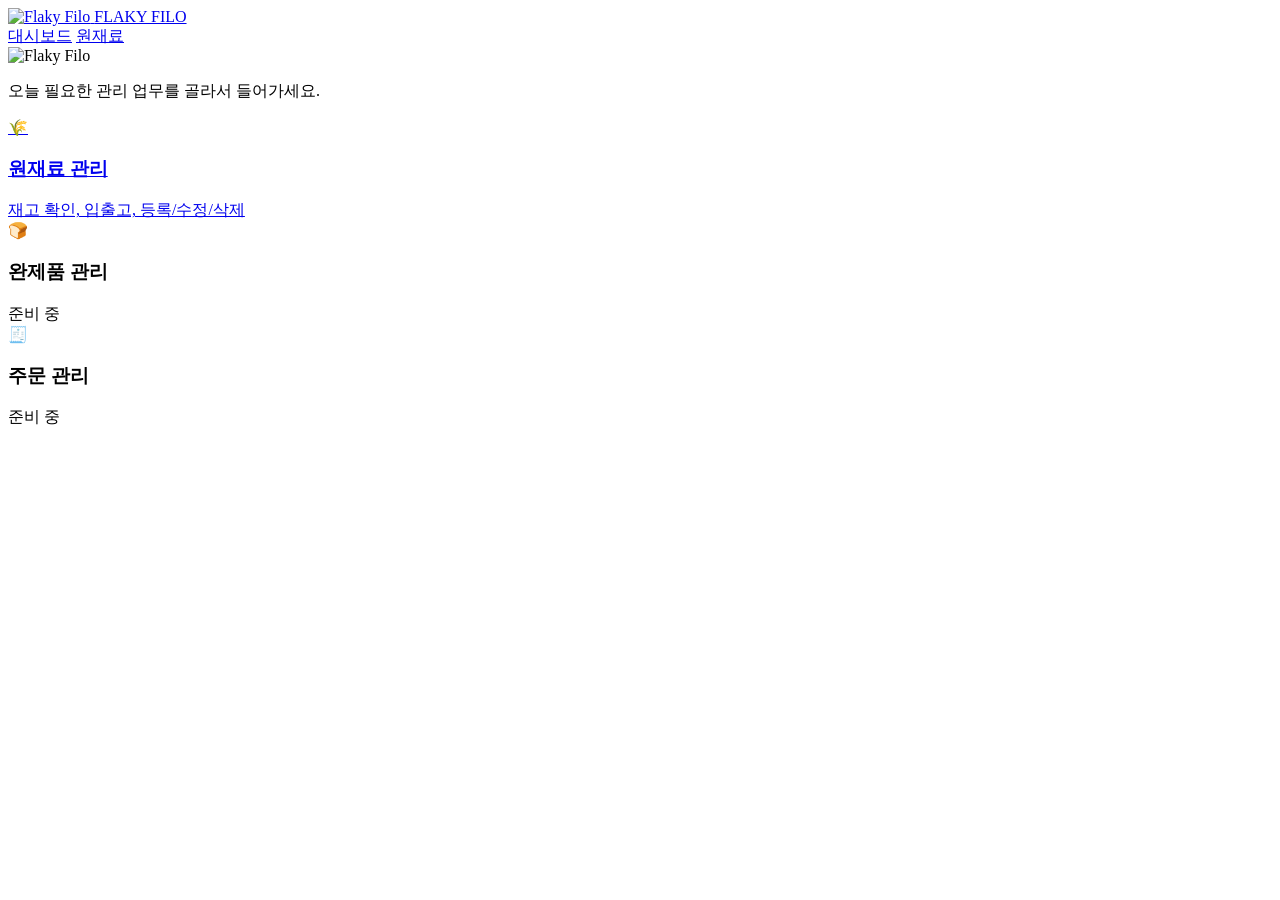
==== src/main/resources/static/index.html @ fece6556 "✨feat: 원재료 관리 화면 - 대시보드, CRUD, 검색/필터, 재고 실사, 변동 이력" ====
<!DOCTYPE html>
<html lang="ko">
<head>
    <meta charset="UTF-8">
    <meta content="width=device-width, initial-scale=1.0" name="viewport">
    <title>Flaky Filo</title>
    <link href="https://fonts.googleapis.com" rel="preconnect">
    <link href="https://fonts.googleapis.com/css2?family=Zilla+Slab:wght@600;700&family=Inter:wght@400;500;600&display=swap" rel="stylesheet">
    <link href="css/style.css" rel="stylesheet">
</head>
<body>

<header class="topbar">
    <a class="brand" href="index.html">
        <img alt="Flaky Filo" class="brand-logo" src="img/logo-icon.png">
        <span class="brand-sub">FLAKY FILO</span>
    </a>
    <nav class="nav-links">
        <a href="index.html">대시보드</a>
        <a href="materials.html">원재료</a>
    </nav>
</header>

<section class="hero">
    <img alt="Flaky Filo" class="hero-logo" src="img/logo-full.png">
    <p>오늘 필요한 관리 업무를 골라서 들어가세요.</p>

    <div class="module-grid">
        <a class="module-card" href="materials.html">
            <span class="icon">🌾</span>
            <h3>원재료 관리</h3>
            <span class="desc">재고 확인, 입출고, 등록/수정/삭제</span>
        </a>

        <!-- 다음 단계에서 만들 화면들 - 지금은 자리만 잡아둠 -->
        <div class="module-card disabled">
            <span class="icon">🍞</span>
            <h3>완제품 관리</h3>
            <span class="desc">준비 중</span>
        </div>

        <div class="module-card disabled">
            <span class="icon">🧾</span>
            <h3>주문 관리</h3>
            <span class="desc">준비 중</span>
        </div>
    </div>
</section>

</body>
</html>
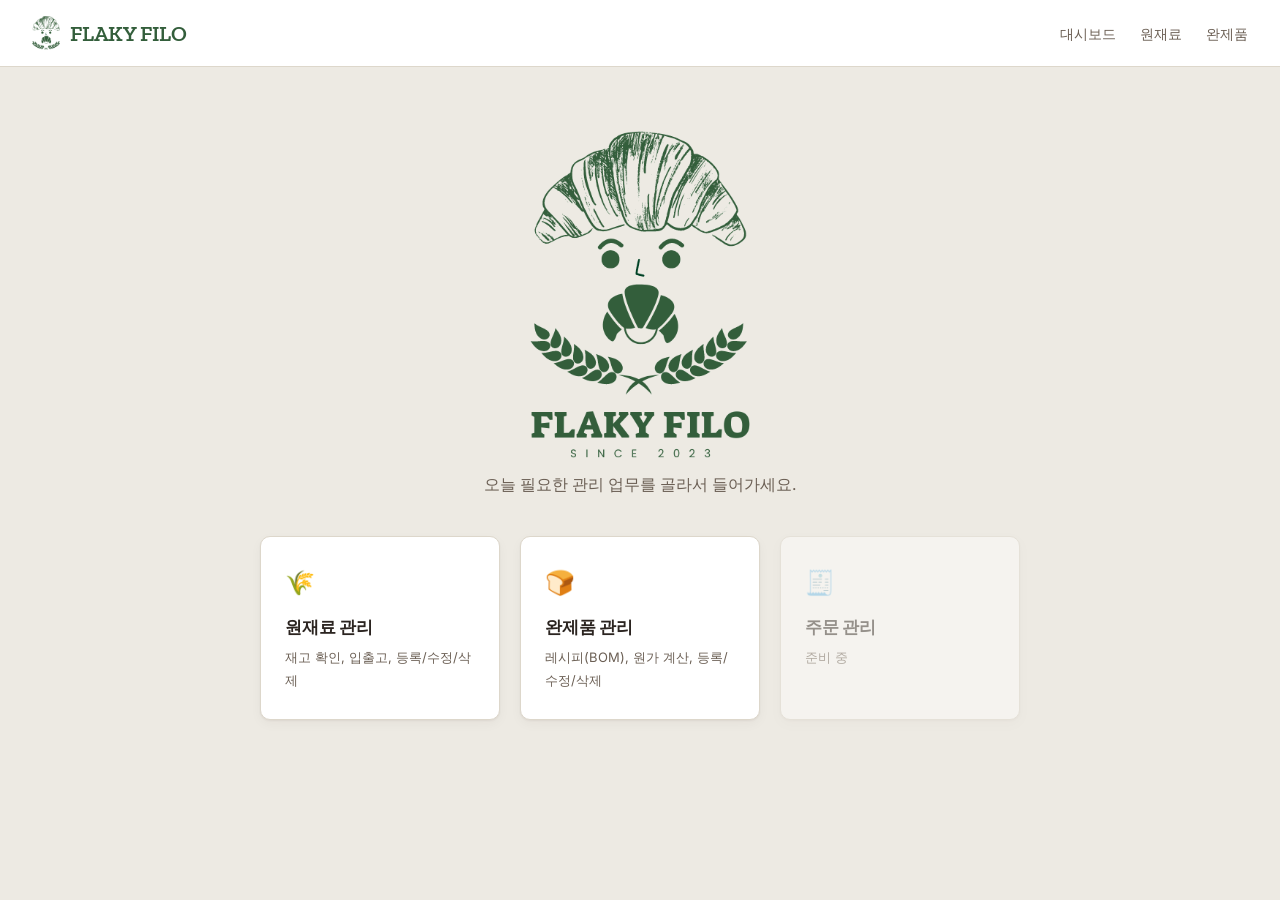
==== commit a8567260: "🔧refactor: 공통 상단 네비게이션 컴포넌트 분리" ====
--- a/src/main/resources/static/index.html
+++ b/src/main/resources/static/index.html
@@ -2,27 +2,19 @@
 <html lang="ko">
 <head>
     <meta charset="UTF-8">
-    <meta content="width=device-width, initial-scale=1.0" name="viewport">
+    <meta name="viewport" content="width=device-width, initial-scale=1.0">
     <title>Flaky Filo</title>
-    <link href="https://fonts.googleapis.com" rel="preconnect">
+    <link rel="preconnect" href="https://fonts.googleapis.com">
     <link href="https://fonts.googleapis.com/css2?family=Zilla+Slab:wght@600;700&family=Inter:wght@400;500;600&display=swap" rel="stylesheet">
-    <link href="css/style.css" rel="stylesheet">
+    <link rel="stylesheet" href="css/style.css">
 </head>
 <body>
 
-<header class="topbar">
-    <a class="brand" href="index.html">
-        <img alt="Flaky Filo" class="brand-logo" src="img/logo-icon.png">
-        <span class="brand-sub">FLAKY FILO</span>
-    </a>
-    <nav class="nav-links">
-        <a href="index.html">대시보드</a>
-        <a href="materials.html">원재료</a>
-    </nav>
-</header>
+<div id="topbar-placeholder"></div>
+<script src="js/common.js"></script>
 
 <section class="hero">
-    <img alt="Flaky Filo" class="hero-logo" src="img/logo-full.png">
+    <img src="img/logo-full.png" alt="Flaky Filo" class="hero-logo">
     <p>오늘 필요한 관리 업무를 골라서 들어가세요.</p>
 
     <div class="module-grid">
@@ -32,12 +24,11 @@
             <span class="desc">재고 확인, 입출고, 등록/수정/삭제</span>
         </a>
 
-        <!-- 다음 단계에서 만들 화면들 - 지금은 자리만 잡아둠 -->
-        <div class="module-card disabled">
+        <a class="module-card" href="products.html">
             <span class="icon">🍞</span>
             <h3>완제품 관리</h3>
-            <span class="desc">준비 중</span>
-        </div>
+            <span class="desc">레시피(BOM), 원가 계산, 등록/수정/삭제</span>
+        </a>
 
         <div class="module-card disabled">
             <span class="icon">🧾</span>
@@ -48,4 +39,4 @@
 </section>
 
 </body>
-</html>+</html>
--- a/src/main/resources/static/css/style.css
+++ b/src/main/resources/static/css/style.css
@@ -0,0 +1,443 @@
+/* ===== 디자인 토큰 =====
+   배경: 밀가루빛 웜그레이 / 서페이스: 화이트
+   강조색: 와인(#7A2E3D, 빵껍질 느낌) / 보조: 밀빛 골드(#C99A3B)
+   위험: 브릭레드 / 성공: 세이지그린
+*/
+:root {
+    --bg: #EDEAE3;
+    --surface: #FFFFFF;
+    --border: #DDD7CB;
+    --text-primary: #2B2420;
+    --text-secondary: #6B5F54;
+    --accent: #7A2E3D;
+    --accent-hover: #5F2330;
+    --gold: #C99A3B;
+    --danger: #B23A2E;
+    --danger-bg: #FBEAE8;
+    --success: #4C7A4E;
+    --success-bg: #EAF2EA;
+    --logo-green: #335E3B;
+    --radius: 10px;
+    --shadow: 0 1px 2px rgba(43, 36, 32, 0.06), 0 4px 12px rgba(43, 36, 32, 0.04);
+}
+
+* {
+    box-sizing: border-box;
+}
+
+body {
+    margin: 0;
+    background: var(--bg);
+    color: var(--text-primary);
+    font-family: "Inter", -apple-system, BlinkMacSystemFont, "Segoe UI", sans-serif;
+    font-size: 15px;
+    line-height: 1.5;
+}
+
+h1, h2, h3 {
+    font-family: "Zilla Slab", Georgia, serif;
+    font-weight: 600;
+    margin: 0;
+}
+
+a {
+    color: inherit;
+    text-decoration: none;
+}
+
+/* ===== 상단 네비게이션 ===== */
+.topbar {
+    background: var(--surface);
+    border-bottom: 1px solid var(--border);
+    padding: 16px 32px;
+    display: flex;
+    align-items: center;
+    justify-content: space-between;
+}
+
+.brand {
+    display: flex;
+    align-items: center;
+    gap: 10px;
+}
+
+.brand-logo {
+    height: 34px;
+    width: auto;
+    display: block;
+}
+
+.brand-sub {
+    font-family:  "Zilla Slab", Georgia, serif;
+    font-weight: 600;
+    font-size: 22px;
+    color: var(--logo-green);
+    letter-spacing: -0.01em;
+}
+
+.nav-links {
+    display: flex;
+    gap: 24px;
+    font-size: 14px;
+    color: var(--text-secondary);
+}
+
+.nav-links a:hover {
+    color: var(--accent);
+}
+
+/* ===== 공통 레이아웃 ===== */
+.page {
+    max-width: 1080px;
+    margin: 0 auto;
+    padding: 40px 24px 80px;
+}
+
+.page-header {
+    margin-bottom: 28px;
+}
+
+.page-header p {
+    color: var(--text-secondary);
+    margin: 6px 0 0;
+    font-size: 14px;
+}
+
+/* ===== 카드 ===== */
+.card {
+    background: var(--surface);
+    border: 1px solid var(--border);
+    border-radius: var(--radius);
+    box-shadow: var(--shadow);
+    padding: 24px;
+}
+
+/* 수정 모드일 때 폼 카드를 눈에 띄게 - 왼쪽에 강조 바 + 은은한 배경 톤 */
+.card.editing {
+    background: #FBF5F1;
+    border-color: var(--accent);
+    border-left: 4px solid var(--accent);
+    box-shadow: 0 2px 4px rgba(122, 46, 61, 0.08), 0 6px 16px rgba(122, 46, 61, 0.08);
+}
+
+/* ===== index.html 전용 ===== */
+.hero {
+    padding: 64px 24px;
+    text-align: center;
+}
+
+.hero-mark {
+    font-family: "Zilla Slab", Georgia, serif;
+    font-size: 42px;
+    font-weight: 700;
+    color: var(--accent);
+    letter-spacing: -0.01em;
+}
+
+.hero-logo {
+    width: 220px;
+    max-width: 60vw;
+    height: auto;
+    display: block;
+    margin: 0 auto;
+}
+
+.hero p {
+    color: var(--text-secondary);
+    margin: 14px 0 40px;
+    font-size: 16px;
+}
+
+.module-grid {
+    display: grid;
+    grid-template-columns: repeat(auto-fit, minmax(220px, 1fr));
+    gap: 20px;
+    max-width: 760px;
+    margin: 0 auto;
+}
+
+.module-card {
+    background: var(--surface);
+    border: 1px solid var(--border);
+    border-radius: var(--radius);
+    padding: 28px 24px;
+    text-align: left;
+    transition: transform 0.15s ease, box-shadow 0.15s ease, border-color 0.15s ease;
+    box-shadow: var(--shadow);
+}
+
+.module-card:hover {
+    transform: translateY(-2px);
+    border-color: var(--accent);
+}
+
+.module-card .icon {
+    font-size: 24px;
+    display: block;
+    margin-bottom: 14px;
+}
+
+.module-card h3 {
+    font-size: 17px;
+    margin-bottom: 6px;
+}
+
+.module-card span.desc {
+    color: var(--text-secondary);
+    font-size: 13px;
+}
+
+.module-card.disabled {
+    opacity: 0.45;
+    pointer-events: none;
+}
+
+/* ===== 폼 ===== */
+.form-grid {
+    display: grid;
+    grid-template-columns: repeat(auto-fit, minmax(160px, 1fr));
+    gap: 14px;
+    margin-bottom: 16px;
+}
+
+label {
+    display: block;
+    font-size: 13px;
+    color: var(--text-secondary);
+    margin-bottom: 6px;
+}
+
+input, select, textarea {
+    width: 100%;
+    padding: 9px 11px;
+    border: 1px solid var(--border);
+    border-radius: 8px;
+    font-size: 14px;
+    font-family: inherit;
+    background: var(--surface);
+    color: var(--text-primary);
+}
+
+/* date 입력창은 가로로 나란히 배치되는 경우가 많아서, width:100%를 상속받으면
+   부모(label 등)를 밀어내며 줄바꿈되는 문제가 생긴다 - 내용 크기만큼만 차지하게 예외 처리 */
+input[type="date"] {
+    width: auto;
+    min-width: 150px;
+}
+
+input:focus, select:focus, textarea:focus {
+    outline: none;
+    border-color: var(--accent);
+    box-shadow: 0 0 0 3px rgba(122, 46, 61, 0.12);
+}
+
+.form-actions {
+    display: flex;
+    gap: 10px;
+    align-items: center;
+}
+
+/* ===== 버튼 ===== */
+button {
+    font-family: inherit;
+    font-size: 14px;
+    cursor: pointer;
+    border-radius: 8px;
+    border: 1px solid transparent;
+    padding: 9px 16px;
+    transition: opacity 0.15s ease, background 0.15s ease;
+}
+
+.btn-primary {
+    background: var(--accent);
+    color: #fff;
+}
+
+.btn-primary:hover {
+    background: var(--accent-hover);
+}
+
+.btn-ghost {
+    background: transparent;
+    border-color: var(--border);
+    color: var(--text-primary);
+}
+
+.btn-ghost:hover {
+    border-color: var(--accent);
+    color: var(--accent);
+}
+
+.btn-sm {
+    padding: 5px 10px;
+    font-size: 12px;
+}
+
+.btn-danger-text {
+    background: transparent;
+    color: var(--danger);
+    border: none;
+    padding: 5px 8px;
+    font-size: 12px;
+}
+
+.btn-danger-text:hover {
+    text-decoration: underline;
+}
+
+/* ===== 테이블 ===== */
+table {
+    width: 100%;
+    border-collapse: collapse;
+    font-size: 14px;
+}
+
+thead th {
+    text-align: left;
+    color: var(--text-secondary);
+    font-weight: 500;
+    font-size: 12px;
+    text-transform: uppercase;
+    letter-spacing: 0.03em;
+    padding: 0 10px 10px;
+    border-bottom: 1px solid var(--border);
+}
+
+tbody td {
+    padding: 12px 10px;
+    border-bottom: 1px solid var(--border);
+}
+
+tbody tr:last-child td {
+    border-bottom: none;
+}
+
+tbody tr:hover {
+    background: rgba(122, 46, 61, 0.03);
+}
+
+.actions-cell {
+    display: flex;
+    gap: 4px;
+    flex-wrap: wrap;
+}
+
+/* ===== 배지 ===== */
+.badge {
+    display: inline-block;
+    padding: 3px 10px;
+    border-radius: 999px;
+    font-size: 12px;
+    font-weight: 500;
+}
+
+.badge-success {
+    background: var(--success-bg);
+    color: var(--success);
+}
+
+.badge-danger {
+    background: var(--danger-bg);
+    color: var(--danger);
+}
+
+.badge-neutral {
+    background: #EFEAE0;
+    color: var(--text-secondary);
+}
+
+.badge-gold {
+    background: #F7EFDC;
+    color: #8A6A1E;
+}
+
+.qty-plus {
+    color: var(--success);
+    font-weight: 500;
+}
+
+.qty-minus {
+    color: var(--danger);
+    font-weight: 500;
+}
+
+.back-link {
+    display: inline-block;
+    font-size: 13px;
+    color: var(--text-secondary);
+    margin-bottom: 10px;
+}
+
+.back-link:hover {
+    color: var(--accent);
+}
+
+/* ===== 안내 문구 (빈 상태 / 에러) ===== */
+.empty-state {
+    text-align: center;
+    padding: 48px 20px;
+    color: var(--text-secondary);
+}
+
+.toast {
+    position: fixed;
+    bottom: 24px;
+    left: 50%;
+    transform: translateX(-50%);
+    background: var(--text-primary);
+    color: #fff;
+    padding: 12px 20px;
+    border-radius: 8px;
+    font-size: 14px;
+    box-shadow: var(--shadow);
+    opacity: 0;
+    pointer-events: none;
+    transition: opacity 0.2s ease, transform 0.2s ease;
+}
+
+.toast.show {
+    opacity: 1;
+    transform: translateX(-50%) translateY(-4px);
+}
+
+.toast.error {
+    background: var(--danger);
+}
+
+/* ===== 다이얼로그(재고 입출고 모달) ===== */
+dialog {
+    border: none;
+    border-radius: var(--radius);
+    box-shadow: var(--shadow);
+    padding: 24px;
+    width: 340px;
+    max-width: 90vw;
+}
+
+dialog::backdrop {
+    background: rgba(43, 36, 32, 0.35);
+}
+
+dialog h3 {
+    margin-bottom: 16px;
+    font-size: 16px;
+}
+
+.type-toggle {
+    display: flex;
+    gap: 8px;
+    margin-bottom: 14px;
+}
+
+.type-toggle button {
+    flex: 1;
+    background: var(--surface);
+    border: 1px solid var(--border);
+    color: var(--text-secondary);
+}
+
+.type-toggle button.active {
+    border-color: var(--accent);
+    color: var(--accent);
+    background: rgba(122, 46, 61, 0.06);
+}
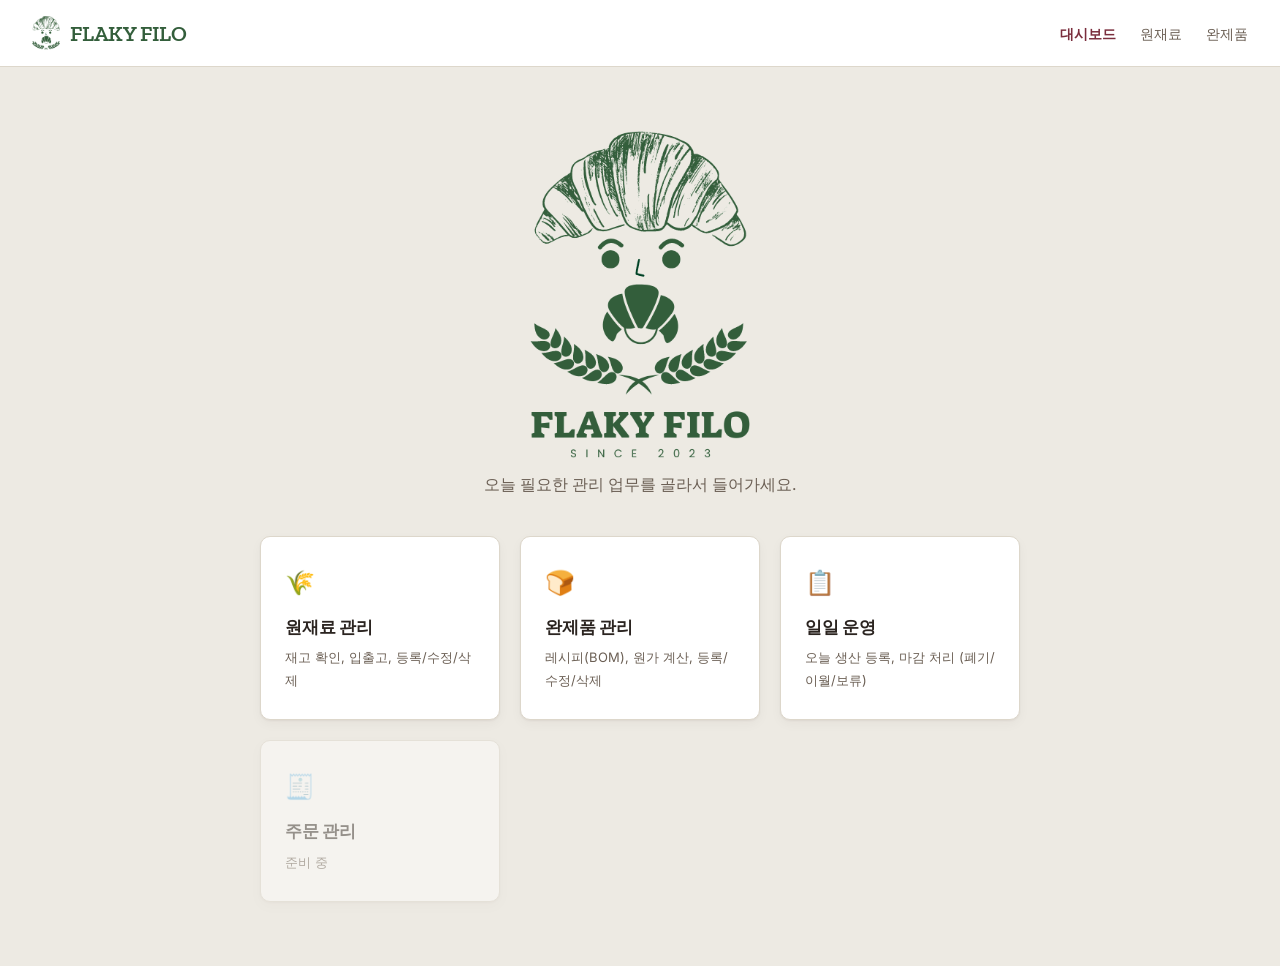
==== commit 6c3e53f7: "✨feat: 완제품에 판매상태(active), 당일폐기여부(autoDisposeIfUnsold) 플래그 추가        - active: 지금 실제로 판매 중인 메뉴인지 (일일 " ====
--- a/src/main/resources/static/index.html
+++ b/src/main/resources/static/index.html
@@ -2,11 +2,11 @@
 <html lang="ko">
 <head>
     <meta charset="UTF-8">
-    <meta name="viewport" content="width=device-width, initial-scale=1.0">
+    <meta content="width=device-width, initial-scale=1.0" name="viewport">
     <title>Flaky Filo</title>
-    <link rel="preconnect" href="https://fonts.googleapis.com">
+    <link href="https://fonts.googleapis.com" rel="preconnect">
     <link href="https://fonts.googleapis.com/css2?family=Zilla+Slab:wght@600;700&family=Inter:wght@400;500;600&display=swap" rel="stylesheet">
-    <link rel="stylesheet" href="css/style.css">
+    <link href="css/style.css" rel="stylesheet">
 </head>
 <body>
 
@@ -14,7 +14,7 @@
 <script src="js/common.js"></script>
 
 <section class="hero">
-    <img src="img/logo-full.png" alt="Flaky Filo" class="hero-logo">
+    <img alt="Flaky Filo" class="hero-logo" src="img/logo-full.png">
     <p>오늘 필요한 관리 업무를 골라서 들어가세요.</p>
 
     <div class="module-grid">
@@ -30,6 +30,12 @@
             <span class="desc">레시피(BOM), 원가 계산, 등록/수정/삭제</span>
         </a>
 
+        <a class="module-card" href="daily-operations.html">
+            <span class="icon">📋</span>
+            <h3>일일 운영</h3>
+            <span class="desc">오늘 생산 등록, 마감 처리 (폐기/이월/보류)</span>
+        </a>
+
         <div class="module-card disabled">
             <span class="icon">🧾</span>
             <h3>주문 관리</h3>
@@ -39,4 +45,4 @@
 </section>
 
 </body>
-</html>
+</html>
--- a/src/main/resources/static/css/style.css
+++ b/src/main/resources/static/css/style.css
@@ -86,6 +86,11 @@
     color: var(--accent);
 }
 
+.nav-links a.active {
+    color: var(--accent);
+    font-weight: 600;
+}
+
 /* ===== 공통 레이아웃 ===== */
 .page {
     max-width: 1080px;
@@ -370,6 +375,59 @@
 
 .back-link:hover {
     color: var(--accent);
+}
+
+/* ===== 완제품 레시피/원가 모달 ===== */
+.recipe-row {
+    display: flex;
+    gap: 8px;
+    align-items: center;
+    margin-bottom: 8px;
+}
+
+.recipe-row select {
+    flex: 2;
+}
+
+.recipe-row input {
+    flex: 1;
+}
+
+.recipe-row .unit-label {
+    font-size: 12px;
+    color: var(--text-secondary);
+    width: 28px;
+}
+
+.cost-summary {
+    background: var(--bg);
+    border-radius: var(--radius);
+    padding: 16px 18px;
+    margin-top: 4px;
+}
+
+.cost-row {
+    display: flex;
+    justify-content: space-between;
+    font-size: 13px;
+    padding: 5px 0;
+    color: var(--text-secondary);
+}
+
+.cost-row-strong {
+    font-weight: 600;
+    color: var(--text-primary);
+    border-top: 1px solid var(--border);
+    margin-top: 4px;
+    padding-top: 9px;
+}
+
+.cost-positive {
+    color: var(--success);
+}
+
+.cost-negative {
+    color: var(--danger);
 }
 
 /* ===== 안내 문구 (빈 상태 / 에러) ===== */
@@ -423,6 +481,25 @@
     font-size: 16px;
 }
 
+/* 완제품 상세 모달 안에서 섹션(레시피 / 전환레시피)을 시각적으로 구분해주는 박스 */
+.dialog-section {
+    background: var(--bg);
+    border-radius: var(--radius);
+    padding: 16px 18px;
+    margin: 18px 0;
+}
+
+.dialog-section h3 {
+    font-size: 14px;
+    margin-bottom: 6px;
+}
+
+.dialog-section p.hint {
+    font-size: 12px;
+    color: var(--text-secondary);
+    margin: 0 0 12px;
+}
+
 .type-toggle {
     display: flex;
     gap: 8px;
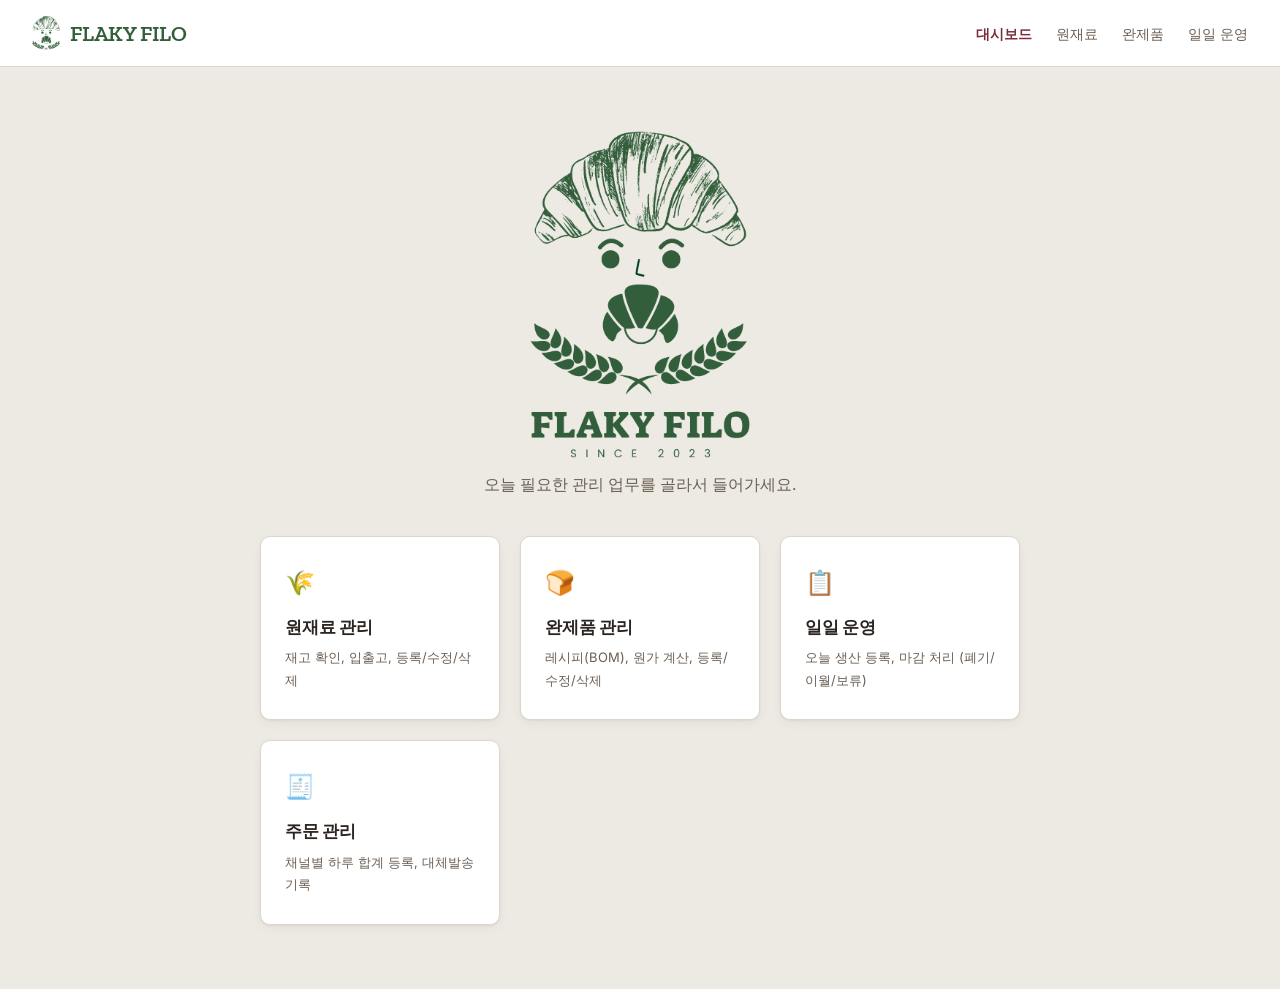
==== commit 81dbb515: "✨feat: 주문 기능 추가 - 채널별 하루 합계 등록, 대체발송 기록 - 채널별 가격 우선 적용, 없으면 기본 판매가 사용 - 즉석주문생산 메뉴이거나 마감된 날짜면 재고 차감 없" ====
--- a/src/main/resources/static/index.html
+++ b/src/main/resources/static/index.html
@@ -36,11 +36,11 @@
             <span class="desc">오늘 생산 등록, 마감 처리 (폐기/이월/보류)</span>
         </a>
 
-        <div class="module-card disabled">
+        <a class="module-card" href="orders.html">
             <span class="icon">🧾</span>
             <h3>주문 관리</h3>
-            <span class="desc">준비 중</span>
-        </div>
+            <span class="desc">채널별 하루 합계 등록, 대체발송 기록</span>
+        </a>
     </div>
 </section>
 
--- a/src/main/resources/static/css/style.css
+++ b/src/main/resources/static/css/style.css
@@ -242,6 +242,36 @@
     align-items: center;
 }
 
+/* 등록 폼의 체크박스 옵션 - form-grid 안에서 다른 입력칸이랑 같은 리듬으로 보이게 */
+.checkbox-chip {
+    display: flex;
+    align-items: center;
+    justify-content: center;
+    gap: 8px;
+    margin: 0;
+    font-size: 14px;
+    background: var(--surface);
+    border: 1px solid var(--border);
+    border-radius: 8px;
+    padding: 9px 11px;
+    cursor: pointer;
+    white-space: nowrap;
+    width: 100%;
+}
+
+.checkbox-chip input {
+    width: auto;
+    margin: 0;
+}
+
+/* 목록 테이블의 "상태" 컬럼 - 배지 두 개를 한 줄에 나란히 (다른 칸들과 줄 높이 맞춤) */
+.status-badges {
+    display: flex;
+    gap: 6px;
+    align-items: center;
+    white-space: nowrap;
+}
+
 /* ===== 버튼 ===== */
 button {
     font-family: inherit;
@@ -291,6 +321,10 @@
 }
 
 /* ===== 테이블 ===== */
+.table-scroll {
+    overflow-x: auto;
+}
+
 table {
     width: 100%;
     border-collapse: collapse;
@@ -354,6 +388,16 @@
 .badge-gold {
     background: #F7EFDC;
     color: #8A6A1E;
+}
+
+.badge-info {
+    background: #E7EEF7;
+    color: #34588A;
+}
+
+.badge-instant {
+    background: #DDF8F2;
+    color: #0D7A6F;
 }
 
 .qty-plus {
